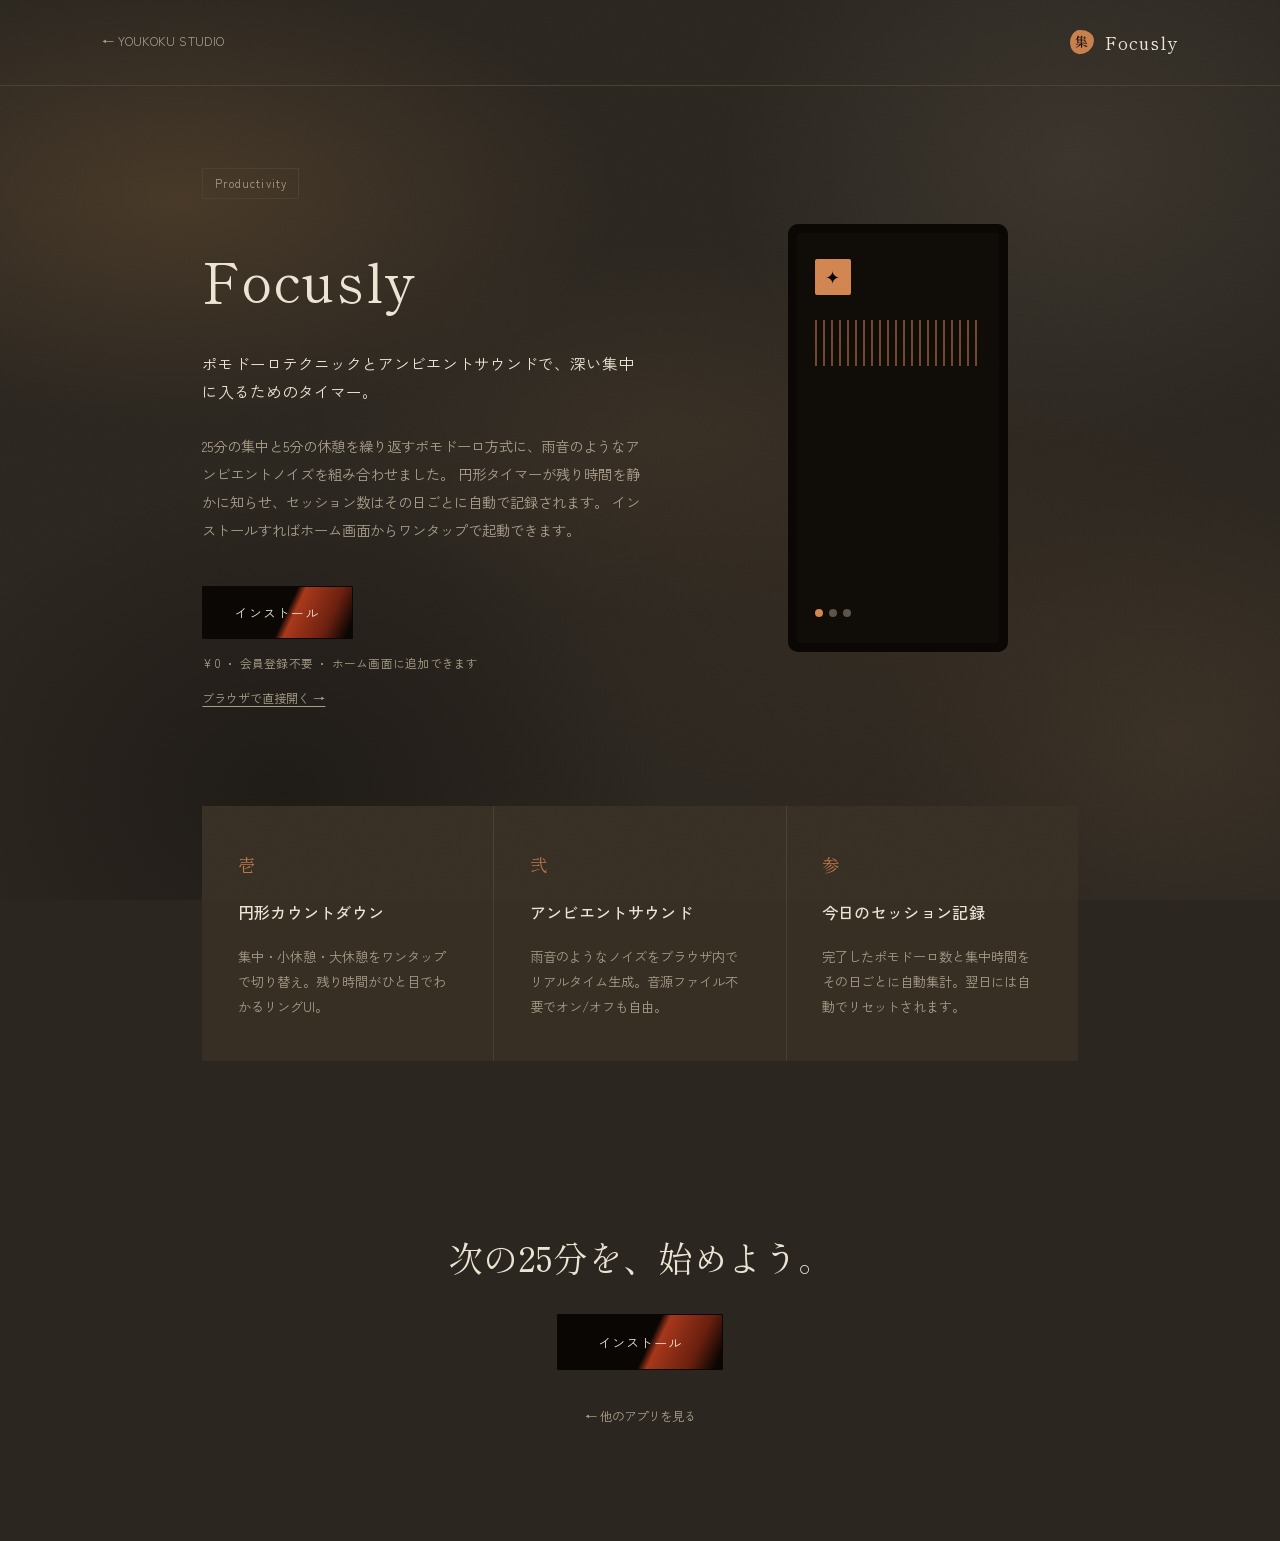
==== apps/focusly/index.html @ e2484b18 "Rework background as unglazed yakinuki clay skin instead of flat black Replaces the flat near-black " ====
<!DOCTYPE html>
<html lang="ja">
<head>
<meta charset="UTF-8">
<meta name="viewport" content="width=device-width, initial-scale=1.0">
<title>Focusly — 集中タイマー | YOUKOKU STUDIO</title>
<meta name="description" content="ポモドーロテクニックとアンビエントサウンドを組み合わせた集中タイマーアプリ。完全無料でホーム画面に追加できます。">
<link rel="icon" href="data:image/svg+xml,<svg xmlns=%22http://www.w3.org/2000/svg%22 viewBox=%220 0 100 100%22><text y=%22.9em%22 font-size=%2290%22>✦</text></svg>">
<link rel="manifest" href="manifest.json">
<meta name="theme-color" content="#2b2620">
<link rel="apple-touch-icon" href="icons/icon-192.png">
<link rel="preconnect" href="https://fonts.googleapis.com">
<link rel="preconnect" href="https://fonts.gstatic.com" crossorigin>
<link href="https://fonts.googleapis.com/css2?family=Zen+Kaku+Gothic+New:wght@400;500;700;900&family=Shippori+Mincho:wght@400;500;600;700;800&display=swap" rel="stylesheet">
<link rel="stylesheet" href="../shared/detail.css">
</head>
<body>

<header class="topbar">
  <a href="../../index.html" class="back">← YOUKOKU STUDIO</a>
  <div class="applogo"><span class="hanko">集</span>Focusly</div>
</header>

<main>
  <section class="hero">
    <div class="hero-text">
      <span class="work-tag">Productivity</span>
      <h1>Focusly</h1>
      <p class="tagline">ポモドーロテクニックとアンビエントサウンドで、深い集中に入るためのタイマー。</p>
      <p class="desc">
        25分の集中と5分の休憩を繰り返すポモドーロ方式に、雨音のようなアンビエントノイズを組み合わせました。
        円形タイマーが残り時間を静かに知らせ、セッション数はその日ごとに自動で記録されます。
        インストールすればホーム画面からワンタップで起動できます。
      </p>
      <div class="cta-row">
        <button type="button" class="btn btn-primary install-btn"><span class="btn-label">インストール</span></button>
        <span class="price-note">¥0 ・ 会員登録不要 ・ ホーム画面に追加できます</span>
        <a href="app/" class="open-link">ブラウザで直接開く →</a>
      </div>
    </div>
    <div class="hero-visual">
      <div class="mock-phone">
        <div class="mock-screen dark">
          <div class="mock-icon">✦</div>
          <div class="mock-wave"></div>
          <div class="mock-dots">
            <span></span><span></span><span></span>
          </div>
        </div>
      </div>
    </div>
  </section>

  <section class="features">
    <div class="feature">
      <span class="feature-num">壱</span>
      <h3>円形カウントダウン</h3>
      <p>集中・小休憩・大休憩をワンタップで切り替え。残り時間がひと目でわかるリングUI。</p>
    </div>
    <div class="feature">
      <span class="feature-num">弐</span>
      <h3>アンビエントサウンド</h3>
      <p>雨音のようなノイズをブラウザ内でリアルタイム生成。音源ファイル不要でオン/オフも自由。</p>
    </div>
    <div class="feature">
      <span class="feature-num">参</span>
      <h3>今日のセッション記録</h3>
      <p>完了したポモドーロ数と集中時間をその日ごとに自動集計。翌日には自動でリセットされます。</p>
    </div>
  </section>

  <section class="bottom-cta">
    <h2>次の25分を、始めよう。</h2>
    <button type="button" class="btn btn-primary btn-lg install-btn"><span class="btn-label">インストール</span></button>
    <a href="../../index.html#works" class="back-link">← 他のアプリを見る</a>
  </section>
</main>

<script src="../shared/install.js?v=3"></script>
</body>
</html>
---- apps/shared/detail.css ----
/* ============================================================
   YOUKOKU STUDIO — shared app detail page stylesheet (wabi-sabi)
   ============================================================ */

:root{
  --bg:#2b2620; --paper:#372f24; --kuro:#0a0603; --clay:#cdbb95;
  --ink:#ece4d3; --ink-soft:#a89c88; --line:#4a4030;
  --accent:#d1834f; --accent-soft:#2a1811;
  --flame:#c2401f; --flame-deep:#7a2410;
  --serif:'Shippori Mincho', serif;
  --sans:'Zen Kaku Gothic New','Hiragino Kaku Gothic ProN','Yu Gothic',sans-serif;
  --ease:cubic-bezier(.16,1,.3,1);
  --stone:
    radial-gradient(ellipse 55% 40% at 14% 22%, rgba(158,113,62,.24), transparent 62%),
    radial-gradient(ellipse 48% 55% at 84% 18%, rgba(206,192,162,.09), transparent 58%),
    radial-gradient(ellipse 60% 48% at 72% 68%, rgba(60,48,34,.4), transparent 62%),
    radial-gradient(ellipse 52% 62% at 22% 88%, rgba(12,9,6,.4), transparent 58%),
    radial-gradient(ellipse 42% 32% at 52% 48%, rgba(130,100,62,.14), transparent 65%),
    radial-gradient(ellipse 38% 45% at 92% 82%, rgba(90,72,50,.3), transparent 60%);
  --grain:url("data:image/svg+xml,%3Csvg xmlns='http://www.w3.org/2000/svg' width='180' height='180'%3E%3Cfilter id='n'%3E%3CfeTurbulence type='fractalNoise' baseFrequency='0.85' numOctaves='3' stitchTiles='stitch'/%3E%3CfeColorMatrix type='saturate' values='0'/%3E%3C/filter%3E%3Crect width='100%25' height='100%25' filter='url(%23n)'/%3E%3C/svg%3E");
}
*,*::before,*::after{ box-sizing:border-box; }
body{
  margin:0; background-color:var(--bg); background-image:var(--stone); background-attachment:fixed;
  color:var(--ink); font-family:var(--sans); line-height:1.9; -webkit-font-smoothing:antialiased; position:relative;
}
body::after{
  content:''; position:fixed; inset:0; z-index:9997; pointer-events:none;
  background-image:var(--grain); opacity:.1; mix-blend-mode:overlay;
}
a{ color:inherit; text-decoration:none; }
button{ font-family:inherit; cursor:pointer; }

.topbar{ display:flex; align-items:center; justify-content:space-between; padding:1.6rem 8vw; border-bottom:1px solid var(--line); }
.back{ font-size:.78rem; color:var(--ink-soft); letter-spacing:.03em; }
.back:hover{ color:var(--ink); }
.applogo{ font-family:var(--serif); font-weight:400; font-size:1.1rem; display:flex; align-items:center; gap:.7rem; letter-spacing:.05em; }
.applogo .dot{ width:7px; height:7px; border-radius:50%; background:var(--accent); }

/* ---------- hanko (seal stamp) mark ---------- */
.hanko{
  display:inline-flex; align-items:center; justify-content:center; flex-shrink:0;
  width:1.5rem; height:1.5rem;
  border-radius:42% 58% 61% 39% / 55% 42% 58% 45%;
  background:var(--accent); color:var(--kuro);
  font-family:var(--serif); font-weight:500; font-size:.82rem; line-height:1;
  transform:rotate(-3deg); opacity:.94;
}

main{ max-width:1080px; margin:0 auto; padding:0 8vw; }

/* ---------- hero ---------- */
.hero{
  display:grid; grid-template-columns:1.1fr .9fr; gap:6vw; align-items:center;
  padding:5rem 0 6rem; position:relative;
}
.work-tag{
  display:inline-block; font-size:.7rem; letter-spacing:.1em; color:var(--ink-soft);
  border:1px solid var(--line); padding:.35em 1em; margin-bottom:1.8rem;
}
.hero-text h1{ font-family:var(--serif); font-weight:400; font-size:clamp(2.2rem,5vw,3.4rem); margin:0 0 1.2rem; letter-spacing:.03em; }
.tagline{ font-size:.98rem; color:var(--ink); font-weight:400; margin:0 0 1.6rem; line-height:1.8; }
.desc{ color:var(--ink-soft); font-size:.9rem; max-width:34em; margin:0 0 2.6rem; line-height:1.95; }

.cta-row{ display:flex; flex-direction:column; align-items:flex-start; gap:.8rem; }
.price-note{ font-size:.74rem; color:var(--ink-soft); letter-spacing:.02em; }
.open-link{ font-size:.76rem; color:var(--ink-soft); text-decoration:underline; text-underline-offset:.25em; }
.open-link:hover{ color:var(--ink); }

.btn{
  position:relative; overflow:hidden; display:inline-flex; align-items:center; justify-content:center;
  border:1px solid var(--ink);
  padding:1rem 2rem; font-size:.8rem; letter-spacing:.08em; font-weight:400;
  border-radius:1px; background:transparent; color:var(--ink);
  transition:background .4s var(--ease), color .4s var(--ease), border-color .4s var(--ease);
}
.btn-primary{ background:var(--kuro); color:var(--ink); border-color:var(--kuro); }
.btn-primary::before{
  content:''; position:absolute; inset:0; z-index:0;
  background:linear-gradient(115deg,transparent 55%,var(--flame) 60%,var(--flame-deep) 82%,transparent 96%);
  opacity:.85; transition:opacity .4s var(--ease);
}
.btn-primary span, .btn-primary{ position:relative; }
.btn-primary > *{ position:relative; z-index:1; }
.btn-primary:hover::before{ opacity:1; }
.btn-primary:hover{ border-color:var(--flame); }
.btn-primary:disabled{ opacity:.4; cursor:default; }
.btn-primary:disabled:hover{ border-color:var(--kuro); }
.btn-lg{ padding:1.1rem 2.5rem; font-size:.82rem; }

/* ---------- iOS install sheet ---------- */
#iosInstallSheet{ position:fixed; inset:0; z-index:1000; display:flex; align-items:flex-end; justify-content:center; }
.ios-sheet-backdrop{ position:absolute; inset:0; background:rgba(5,3,1,.6); }
.ios-sheet{
  position:relative; width:100%; max-width:420px; background:var(--paper); border:1px solid var(--line); border-bottom:none;
  padding:2.2rem 2rem 2.4rem; box-shadow:0 -4px 30px rgba(60,54,48,.15); animation:sheetUp .4s cubic-bezier(.16,1,.3,1);
}
@keyframes sheetUp{ from{ transform:translateY(100%); } to{ transform:translateY(0); } }
.ios-sheet-title{ font-family:var(--serif); font-weight:400; font-size:1.2rem; margin:0 0 1.4rem; }
.ios-sheet ol{ margin:0 0 1.8rem; padding-left:1.2rem; display:flex; flex-direction:column; gap:.8rem; font-size:.86rem; color:var(--ink-soft); }
.ios-sheet ol strong{ color:var(--ink); font-weight:500; }
.ios-sheet-note{ font-size:.76rem; color:var(--ink-soft); margin:0 0 1.8rem; }
.ios-sheet-close{
  width:100%; border:1px solid var(--line); background:transparent; padding:.9rem;
  font-size:.82rem; color:var(--ink);
}
.ios-sheet-close:hover{ border-color:var(--ink); }
@media (min-width:480px){
  #iosInstallSheet{ align-items:center; }
  .ios-sheet{ border-bottom:1px solid var(--line); }
}

.hero-visual{ display:flex; justify-content:center; }

/* ---------- phone mock (shared with homepage) ---------- */
.mock-phone{
  width:min(220px,58vw); aspect-ratio:9/17.5; background:var(--kuro); border-radius:10px; padding:9px;
}
.mock-screen{
  height:100%; border-radius:3px; background:var(--paper);
  padding:1.6rem 1.1rem; display:flex; flex-direction:column; gap:.6rem;
}
.mock-screen.dark{ background:#0f0b07; }
.mock-icon{
  width:36px; height:36px; border-radius:2px; background:var(--accent); color:var(--kuro);
  display:flex; align-items:center; justify-content:center; font-size:1.1rem; margin-bottom:.4rem;
}
.mock-bar{ height:6px; background:var(--line); width:80%; }
.mock-bar.short{ width:45%; }
.mock-screen.dark .mock-bar{ background:#463f36; }
.mock-card{ height:36px; background:var(--bg); margin-top:.3rem; }
.mock-wave{
  margin-top:.6rem; height:46px;
  background:repeating-linear-gradient(90deg,var(--accent) 0 2px,transparent 2px 8px);
  opacity:.5;
}
.mock-dots{ display:flex; gap:.4rem; margin-top:auto; }
.mock-dots span{ width:8px; height:8px; border-radius:50%; background:#5a5248; }
.mock-dots span:first-child{ background:var(--accent); }
.mock-grid{ display:grid; grid-template-columns:1fr 1fr; gap:.55rem; margin-top:.5rem; }
.mock-grid span{ height:30px; background:var(--bg); }
.mock-ring{
  width:72px; height:72px; border-radius:50%; margin:1.2rem auto 0;
  border:5px solid #463f36; border-top-color:var(--accent); opacity:.85;
}

@media (max-width:820px){
  .hero{ grid-template-columns:1fr; padding-top:3rem; }
  .hero-visual{ order:-1; margin-bottom:1rem; }
}

/* ---------- features ---------- */
.features{
  display:grid; grid-template-columns:repeat(3,1fr); gap:1px; background:var(--line);
  margin-bottom:6rem;
}
.feature{ background:var(--paper); padding:2.6rem 2.2rem; display:flex; flex-direction:column; gap:1rem; }
.feature-num{ font-family:var(--serif); font-weight:400; color:var(--accent); font-size:1.1rem; opacity:.85; }
.feature h3{ margin:0; font-size:1rem; font-weight:500; letter-spacing:.02em; }
.feature p{ margin:0; font-size:.83rem; color:var(--ink-soft); }
@media (max-width:820px){ .features{ grid-template-columns:1fr; } }

/* ---------- bottom cta ---------- */
.bottom-cta{
  text-align:center; padding:4.5rem 0 7rem; display:flex; flex-direction:column; align-items:center; gap:1.8rem;
  position:relative;
}
.bottom-cta h2{ font-family:var(--serif); font-weight:300; font-size:clamp(1.5rem,3.4vw,2.2rem); margin:0; line-height:1.6; }
.back-link{ font-size:.78rem; color:var(--ink-soft); margin-top:.4rem; }
.back-link:hover{ color:var(--ink); }
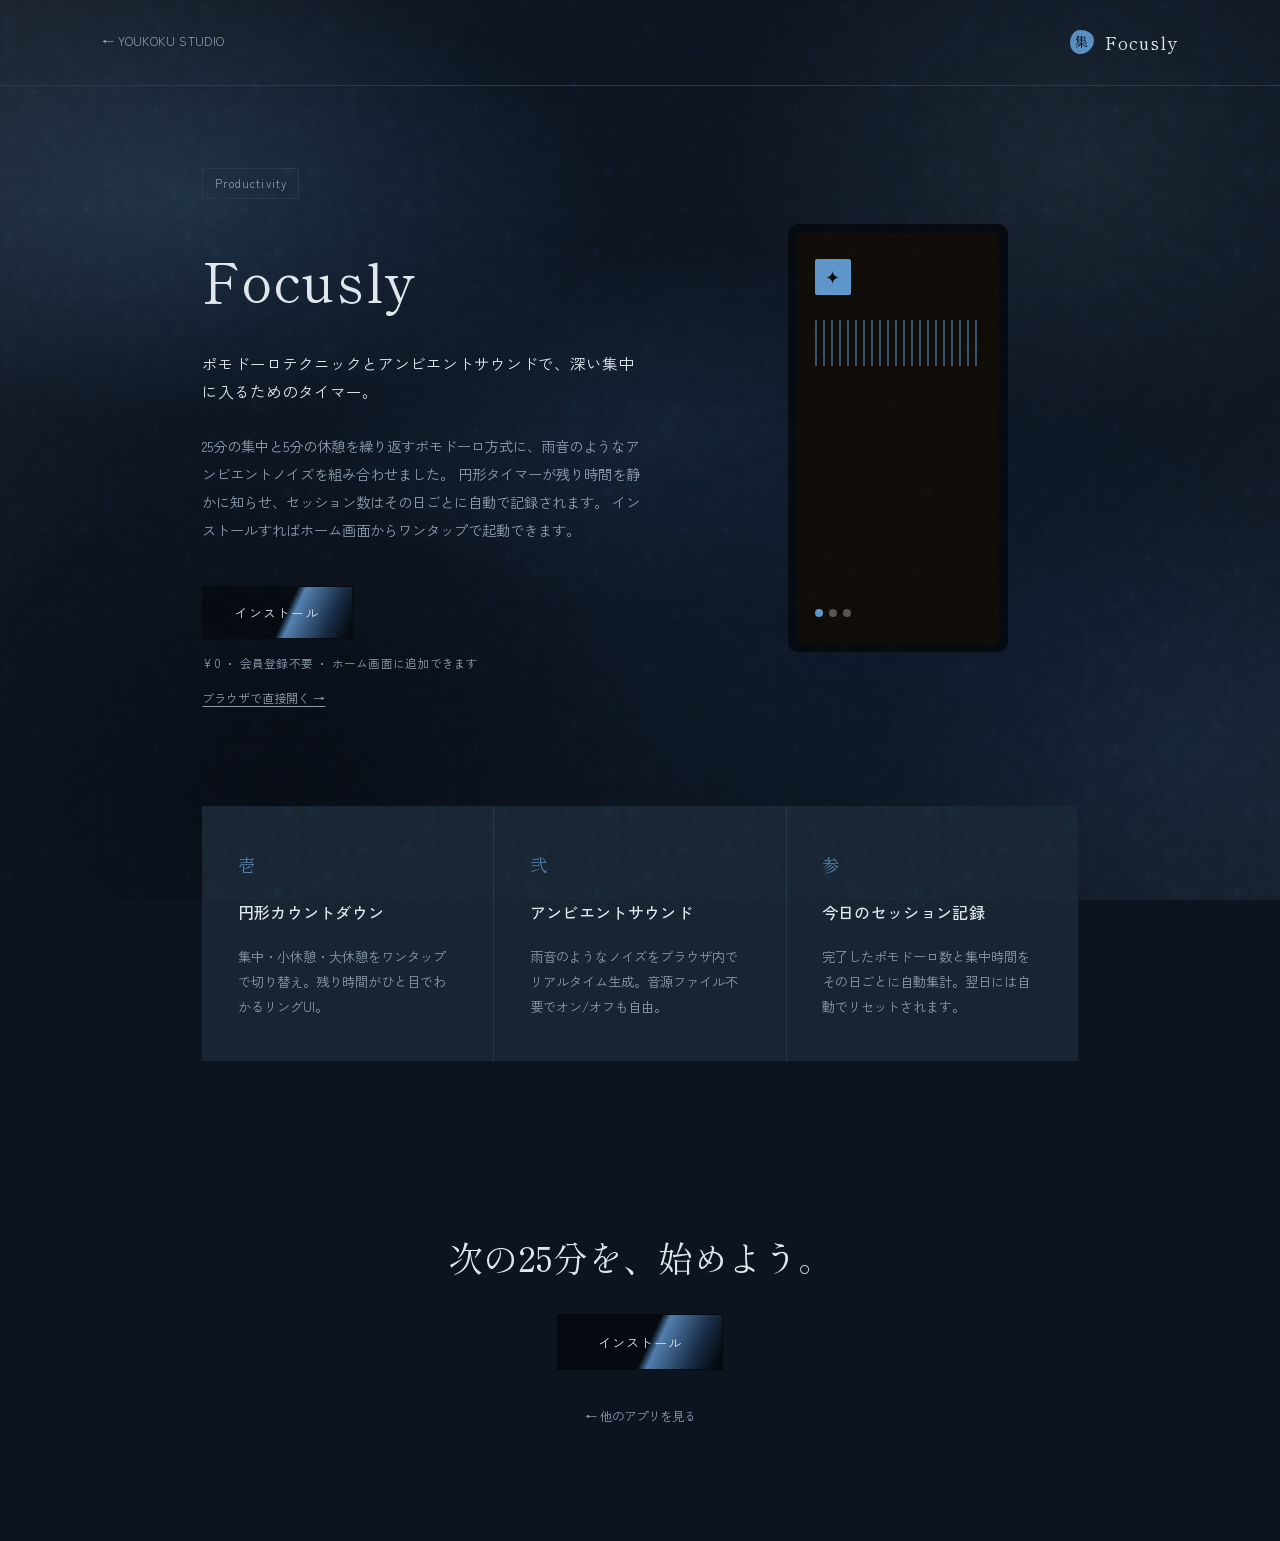
==== commit 96bb705c: "Remove the raku vessel graphic; shift palette to blue, glaze-crackle bg Drops the faceted hero/conta" ====
--- a/apps/focusly/index.html
+++ b/apps/focusly/index.html
@@ -7,7 +7,7 @@
 <meta name="description" content="ポモドーロテクニックとアンビエントサウンドを組み合わせた集中タイマーアプリ。完全無料でホーム画面に追加できます。">
 <link rel="icon" href="data:image/svg+xml,<svg xmlns=%22http://www.w3.org/2000/svg%22 viewBox=%220 0 100 100%22><text y=%22.9em%22 font-size=%2290%22>✦</text></svg>">
 <link rel="manifest" href="manifest.json">
-<meta name="theme-color" content="#2b2620">
+<meta name="theme-color" content="#0c1420">
 <link rel="apple-touch-icon" href="icons/icon-192.png">
 <link rel="preconnect" href="https://fonts.googleapis.com">
 <link rel="preconnect" href="https://fonts.gstatic.com" crossorigin>
--- a/apps/shared/detail.css
+++ b/apps/shared/detail.css
@@ -3,30 +3,36 @@
    ============================================================ */
 
 :root{
-  --bg:#2b2620; --paper:#372f24; --kuro:#0a0603; --clay:#cdbb95;
-  --ink:#ece4d3; --ink-soft:#a89c88; --line:#4a4030;
-  --accent:#d1834f; --accent-soft:#2a1811;
-  --flame:#c2401f; --flame-deep:#7a2410;
+  --bg:#0c1420; --paper:#182432; --kuro:#050a10; --clay:#c7d0d6;
+  --ink:#dfe6ec; --ink-soft:#8b9aab; --line:#28374a;
+  --accent:#5c94c9; --accent-soft:#152230;
+  --flame:#5f93c9; --flame-deep:#1c3350;
   --serif:'Shippori Mincho', serif;
   --sans:'Zen Kaku Gothic New','Hiragino Kaku Gothic ProN','Yu Gothic',sans-serif;
   --ease:cubic-bezier(.16,1,.3,1);
   --stone:
-    radial-gradient(ellipse 55% 40% at 14% 22%, rgba(158,113,62,.24), transparent 62%),
-    radial-gradient(ellipse 48% 55% at 84% 18%, rgba(206,192,162,.09), transparent 58%),
-    radial-gradient(ellipse 60% 48% at 72% 68%, rgba(60,48,34,.4), transparent 62%),
-    radial-gradient(ellipse 52% 62% at 22% 88%, rgba(12,9,6,.4), transparent 58%),
-    radial-gradient(ellipse 42% 32% at 52% 48%, rgba(130,100,62,.14), transparent 65%),
-    radial-gradient(ellipse 38% 45% at 92% 82%, rgba(90,72,50,.3), transparent 60%);
+    linear-gradient(128deg, rgba(255,255,255,.06) 0%, transparent 26%, transparent 72%, rgba(255,255,255,.04) 100%),
+    radial-gradient(ellipse 55% 40% at 14% 22%, rgba(70,115,160,.26), transparent 62%),
+    radial-gradient(ellipse 48% 55% at 84% 18%, rgba(150,180,205,.1), transparent 58%),
+    radial-gradient(ellipse 60% 48% at 72% 68%, rgba(15,30,50,.5), transparent 62%),
+    radial-gradient(ellipse 52% 62% at 22% 88%, rgba(2,5,9,.5), transparent 58%),
+    radial-gradient(ellipse 42% 32% at 52% 48%, rgba(60,100,145,.16), transparent 65%),
+    radial-gradient(ellipse 38% 45% at 92% 82%, rgba(25,50,80,.35), transparent 60%);
   --grain:url("data:image/svg+xml,%3Csvg xmlns='http://www.w3.org/2000/svg' width='180' height='180'%3E%3Cfilter id='n'%3E%3CfeTurbulence type='fractalNoise' baseFrequency='0.85' numOctaves='3' stitchTiles='stitch'/%3E%3CfeColorMatrix type='saturate' values='0'/%3E%3C/filter%3E%3Crect width='100%25' height='100%25' filter='url(%23n)'/%3E%3C/svg%3E");
+  --crackle:url("data:image/svg+xml,%3Csvg xmlns='http://www.w3.org/2000/svg' width='320' height='320'%3E%3Cfilter id='k'%3E%3CfeTurbulence type='turbulence' baseFrequency='0.05' numOctaves='3' seed='11' stitchTiles='stitch' result='t'/%3E%3CfeColorMatrix in='t' type='matrix' values='0 0 0 0 0.45  0 0 0 0 0.62  0 0 0 0 0.78  0 0 0 1 0' result='c'/%3E%3CfeComponentTransfer in='c'%3E%3CfeFuncA type='discrete' tableValues='0 0 0 .12 .12 .12 .45 .45 .85'/%3E%3C/feComponentTransfer%3E%3C/filter%3E%3Crect width='100%25' height='100%25' filter='url(%23k)'/%3E%3C/svg%3E");
 }
 *,*::before,*::after{ box-sizing:border-box; }
 body{
   margin:0; background-color:var(--bg); background-image:var(--stone); background-attachment:fixed;
   color:var(--ink); font-family:var(--sans); line-height:1.9; -webkit-font-smoothing:antialiased; position:relative;
 }
+body::before{
+  content:''; position:fixed; inset:0; z-index:9996; pointer-events:none;
+  background-image:var(--crackle); opacity:.4; mix-blend-mode:soft-light;
+}
 body::after{
   content:''; position:fixed; inset:0; z-index:9997; pointer-events:none;
-  background-image:var(--grain); opacity:.1; mix-blend-mode:overlay;
+  background-image:var(--grain); opacity:.09; mix-blend-mode:overlay;
 }
 a{ color:inherit; text-decoration:none; }
 button{ font-family:inherit; cursor:pointer; }
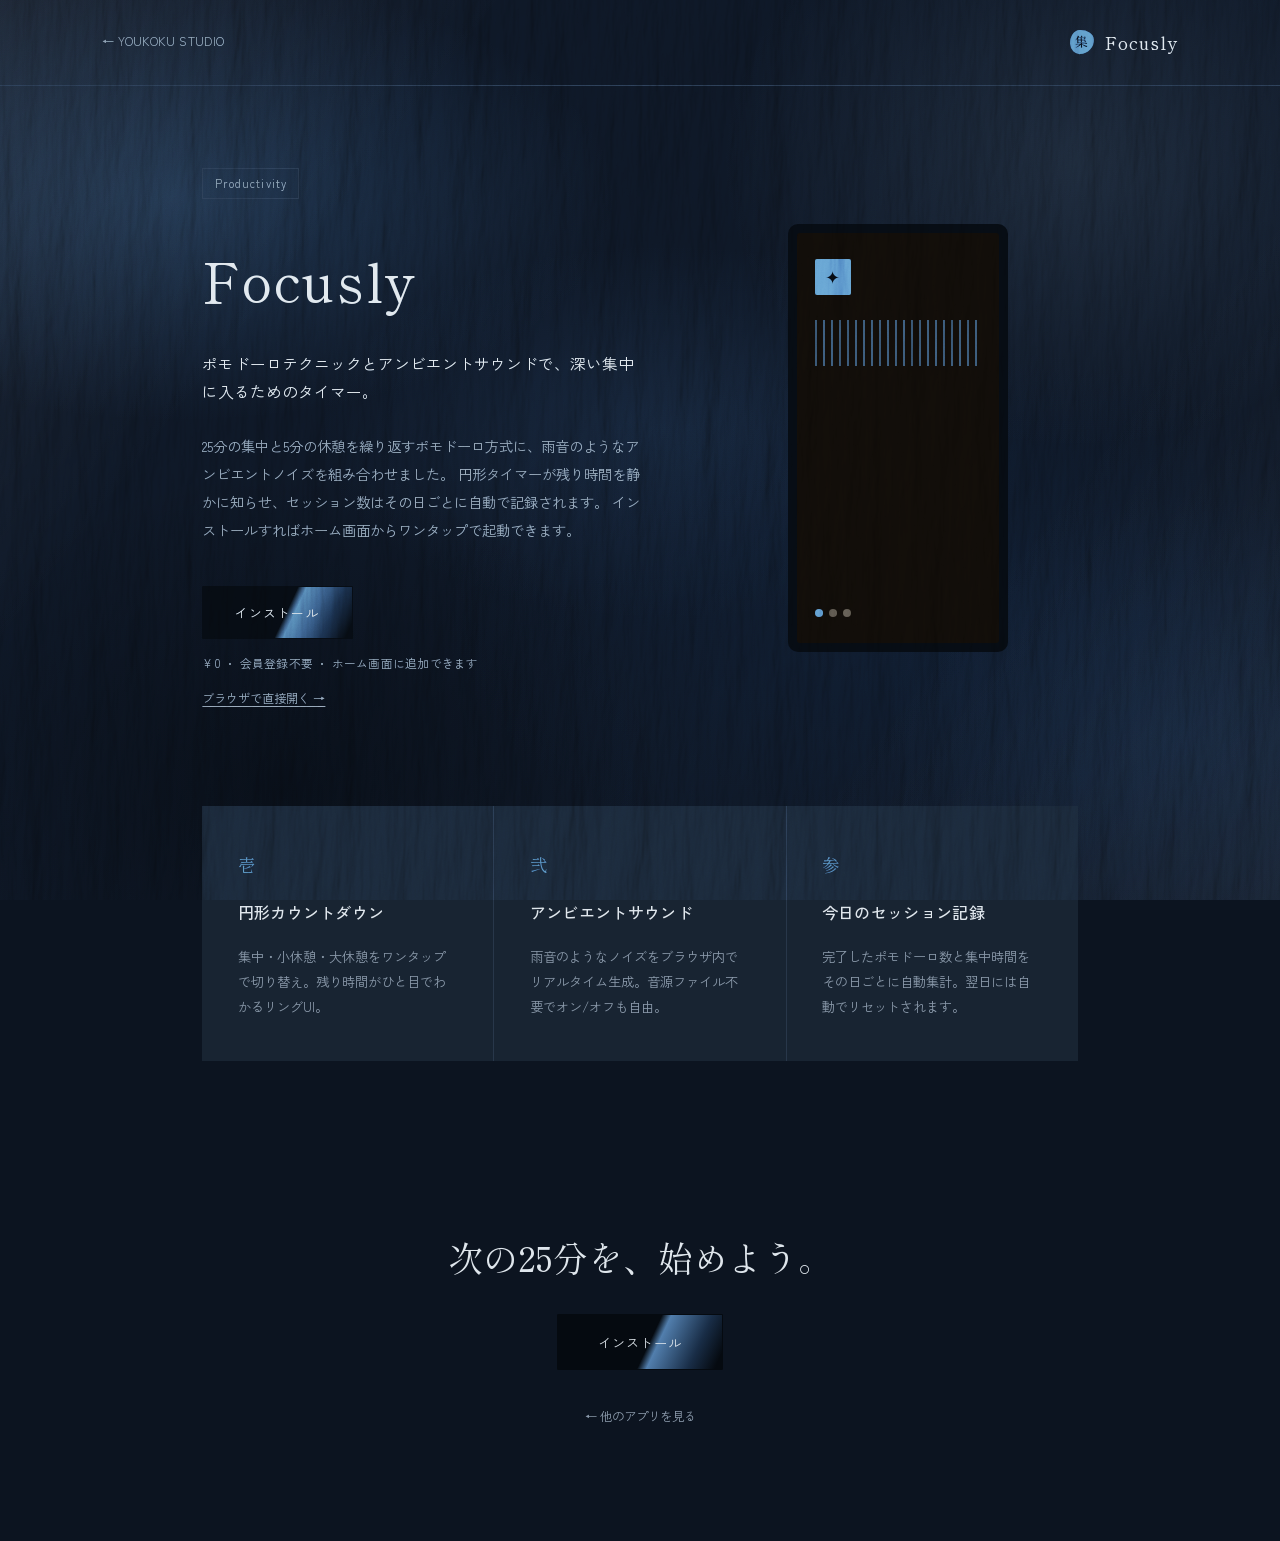
==== commit c5610da1: "Give the background actual relief instead of flat mottled color Replaces the flat turbulence "crackl" ====
--- a/apps/focusly/index.html
+++ b/apps/focusly/index.html
@@ -12,7 +12,7 @@
 <link rel="preconnect" href="https://fonts.googleapis.com">
 <link rel="preconnect" href="https://fonts.gstatic.com" crossorigin>
 <link href="https://fonts.googleapis.com/css2?family=Zen+Kaku+Gothic+New:wght@400;500;700;900&family=Shippori+Mincho:wght@400;500;600;700;800&display=swap" rel="stylesheet">
-<link rel="stylesheet" href="../shared/detail.css">
+<link rel="stylesheet" href="../shared/detail.css?v=3">
 </head>
 <body>
 
--- a/apps/shared/detail.css
+++ b/apps/shared/detail.css
@@ -19,7 +19,7 @@
     radial-gradient(ellipse 42% 32% at 52% 48%, rgba(60,100,145,.16), transparent 65%),
     radial-gradient(ellipse 38% 45% at 92% 82%, rgba(25,50,80,.35), transparent 60%);
   --grain:url("data:image/svg+xml,%3Csvg xmlns='http://www.w3.org/2000/svg' width='180' height='180'%3E%3Cfilter id='n'%3E%3CfeTurbulence type='fractalNoise' baseFrequency='0.85' numOctaves='3' stitchTiles='stitch'/%3E%3CfeColorMatrix type='saturate' values='0'/%3E%3C/filter%3E%3Crect width='100%25' height='100%25' filter='url(%23n)'/%3E%3C/svg%3E");
-  --crackle:url("data:image/svg+xml,%3Csvg xmlns='http://www.w3.org/2000/svg' width='320' height='320'%3E%3Cfilter id='k'%3E%3CfeTurbulence type='turbulence' baseFrequency='0.05' numOctaves='3' seed='11' stitchTiles='stitch' result='t'/%3E%3CfeColorMatrix in='t' type='matrix' values='0 0 0 0 0.45  0 0 0 0 0.62  0 0 0 0 0.78  0 0 0 1 0' result='c'/%3E%3CfeComponentTransfer in='c'%3E%3CfeFuncA type='discrete' tableValues='0 0 0 .12 .12 .12 .45 .45 .85'/%3E%3C/feComponentTransfer%3E%3C/filter%3E%3Crect width='100%25' height='100%25' filter='url(%23k)'/%3E%3C/svg%3E");
+  --relief:url("data:image/svg+xml,%3Csvg xmlns='http://www.w3.org/2000/svg' width='900' height='900'%3E%3Cfilter id='r'%3E%3CfeTurbulence type='fractalNoise' baseFrequency='0.03 0.005' numOctaves='5' seed='7' stitchTiles='stitch' result='n'/%3E%3CfeDiffuseLighting in='n' surfaceScale='7' diffuseConstant='1.5' lighting-color='%23bcccdb' result='l'%3E%3CfeDistantLight azimuth='235' elevation='34'/%3E%3C/feDiffuseLighting%3E%3C/filter%3E%3Crect width='100%25' height='100%25' filter='url(%23r)'/%3E%3C/svg%3E");
 }
 *,*::before,*::after{ box-sizing:border-box; }
 body{
@@ -28,7 +28,8 @@
 }
 body::before{
   content:''; position:fixed; inset:0; z-index:9996; pointer-events:none;
-  background-image:var(--crackle); opacity:.4; mix-blend-mode:soft-light;
+  background-image:var(--relief);
+  opacity:.3; mix-blend-mode:overlay;
 }
 body::after{
   content:''; position:fixed; inset:0; z-index:9997; pointer-events:none;
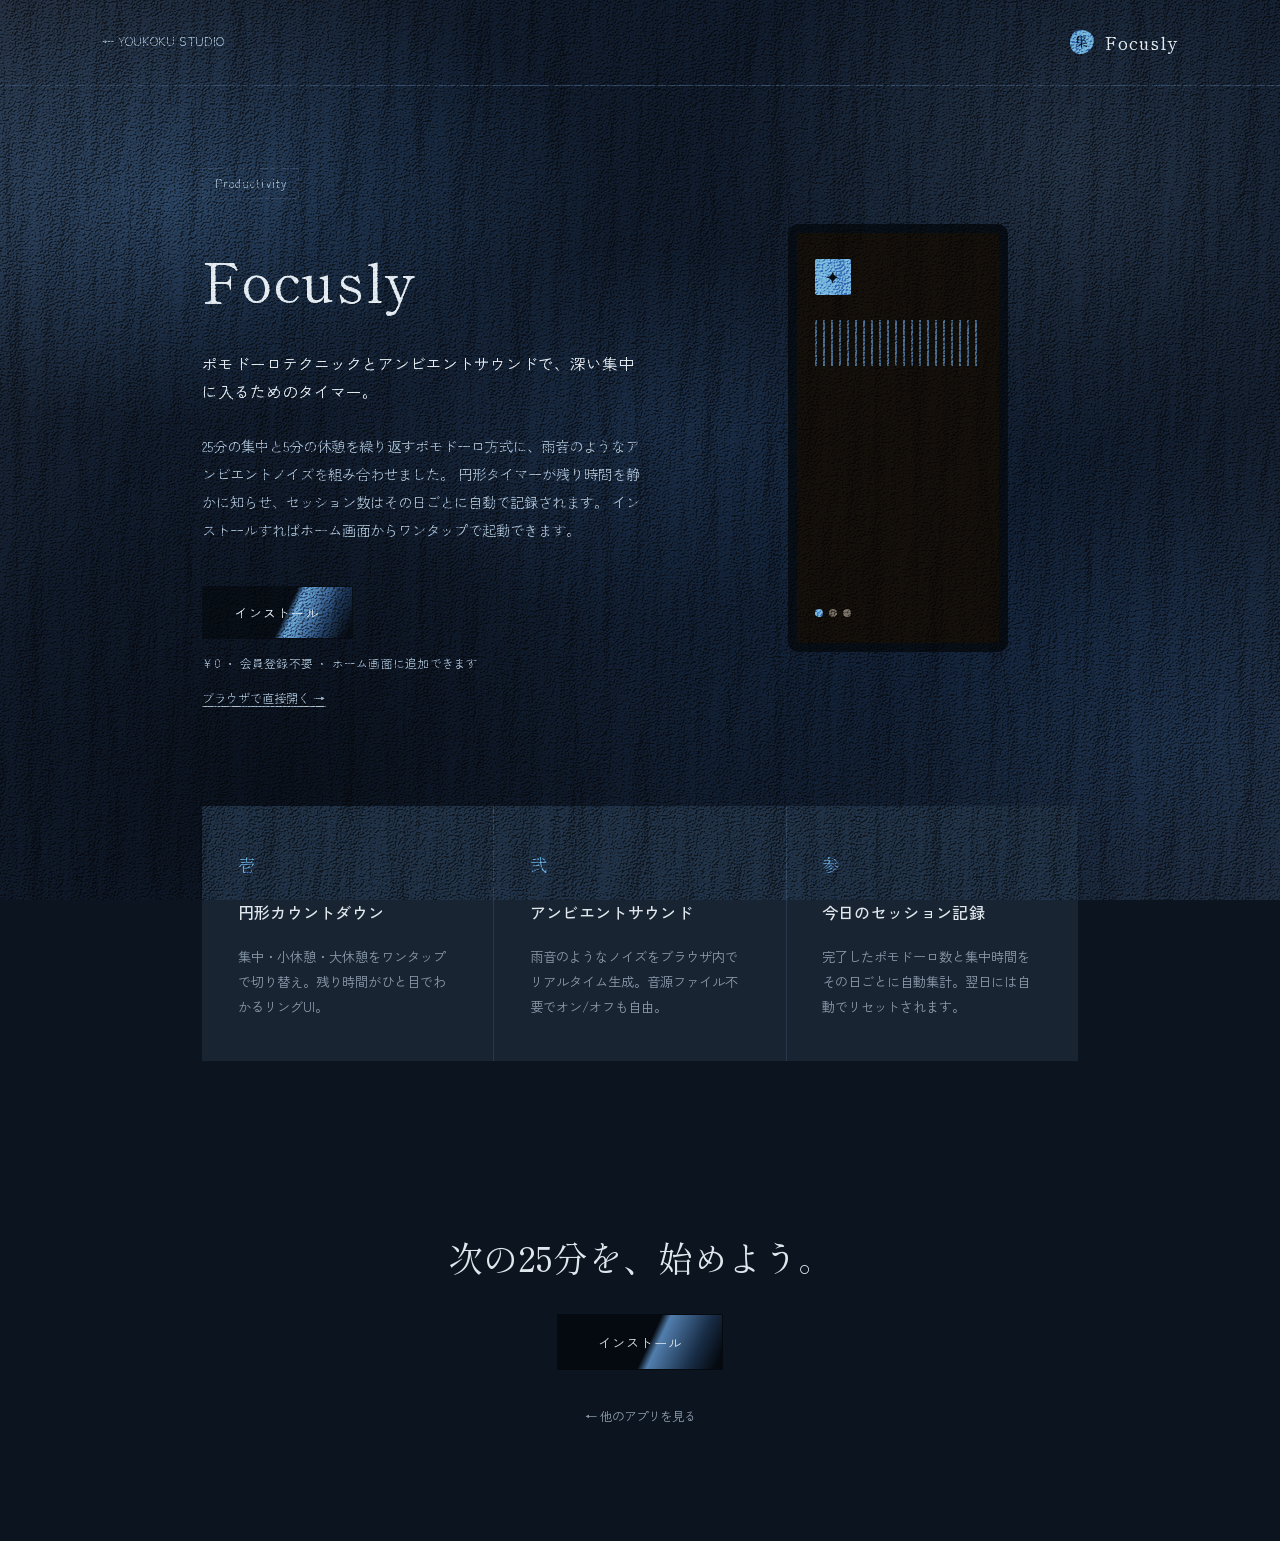
==== commit 7772db2b: "Strengthen the clay-skin grain in the background texture Composites a fine, high-frequency turbulenc" ====
--- a/apps/focusly/index.html
+++ b/apps/focusly/index.html
@@ -12,7 +12,7 @@
 <link rel="preconnect" href="https://fonts.googleapis.com">
 <link rel="preconnect" href="https://fonts.gstatic.com" crossorigin>
 <link href="https://fonts.googleapis.com/css2?family=Zen+Kaku+Gothic+New:wght@400;500;700;900&family=Shippori+Mincho:wght@400;500;600;700;800&display=swap" rel="stylesheet">
-<link rel="stylesheet" href="../shared/detail.css?v=3">
+<link rel="stylesheet" href="../shared/detail.css?v=4">
 </head>
 <body>
 
--- a/apps/shared/detail.css
+++ b/apps/shared/detail.css
@@ -19,7 +19,7 @@
     radial-gradient(ellipse 42% 32% at 52% 48%, rgba(60,100,145,.16), transparent 65%),
     radial-gradient(ellipse 38% 45% at 92% 82%, rgba(25,50,80,.35), transparent 60%);
   --grain:url("data:image/svg+xml,%3Csvg xmlns='http://www.w3.org/2000/svg' width='180' height='180'%3E%3Cfilter id='n'%3E%3CfeTurbulence type='fractalNoise' baseFrequency='0.85' numOctaves='3' stitchTiles='stitch'/%3E%3CfeColorMatrix type='saturate' values='0'/%3E%3C/filter%3E%3Crect width='100%25' height='100%25' filter='url(%23n)'/%3E%3C/svg%3E");
-  --relief:url("data:image/svg+xml,%3Csvg xmlns='http://www.w3.org/2000/svg' width='900' height='900'%3E%3Cfilter id='r'%3E%3CfeTurbulence type='fractalNoise' baseFrequency='0.03 0.005' numOctaves='5' seed='7' stitchTiles='stitch' result='n'/%3E%3CfeDiffuseLighting in='n' surfaceScale='7' diffuseConstant='1.5' lighting-color='%23bcccdb' result='l'%3E%3CfeDistantLight azimuth='235' elevation='34'/%3E%3C/feDiffuseLighting%3E%3C/filter%3E%3Crect width='100%25' height='100%25' filter='url(%23r)'/%3E%3C/svg%3E");
+  --relief:url("data:image/svg+xml,%3Csvg xmlns='http://www.w3.org/2000/svg' width='900' height='900'%3E%3Cfilter id='r'%3E%3CfeTurbulence type='fractalNoise' baseFrequency='0.03 0.005' numOctaves='5' seed='7' stitchTiles='stitch' result='ridge'/%3E%3CfeTurbulence type='fractalNoise' baseFrequency='0.85' numOctaves='2' seed='3' stitchTiles='stitch' result='sand'/%3E%3CfeComposite in='ridge' in2='sand' operator='arithmetic' k1='0' k2='.68' k3='.5' k4='0' result='mix'/%3E%3CfeDiffuseLighting in='mix' surfaceScale='11' diffuseConstant='1.7' lighting-color='%23c4d3e0' result='l'%3E%3CfeDistantLight azimuth='235' elevation='30'/%3E%3C/feDiffuseLighting%3E%3C/filter%3E%3Crect width='100%25' height='100%25' filter='url(%23r)'/%3E%3C/svg%3E");
 }
 *,*::before,*::after{ box-sizing:border-box; }
 body{
@@ -29,11 +29,11 @@
 body::before{
   content:''; position:fixed; inset:0; z-index:9996; pointer-events:none;
   background-image:var(--relief);
-  opacity:.3; mix-blend-mode:overlay;
+  opacity:.42; mix-blend-mode:overlay;
 }
 body::after{
   content:''; position:fixed; inset:0; z-index:9997; pointer-events:none;
-  background-image:var(--grain); opacity:.09; mix-blend-mode:overlay;
+  background-image:var(--grain); opacity:.16; mix-blend-mode:overlay;
 }
 a{ color:inherit; text-decoration:none; }
 button{ font-family:inherit; cursor:pointer; }
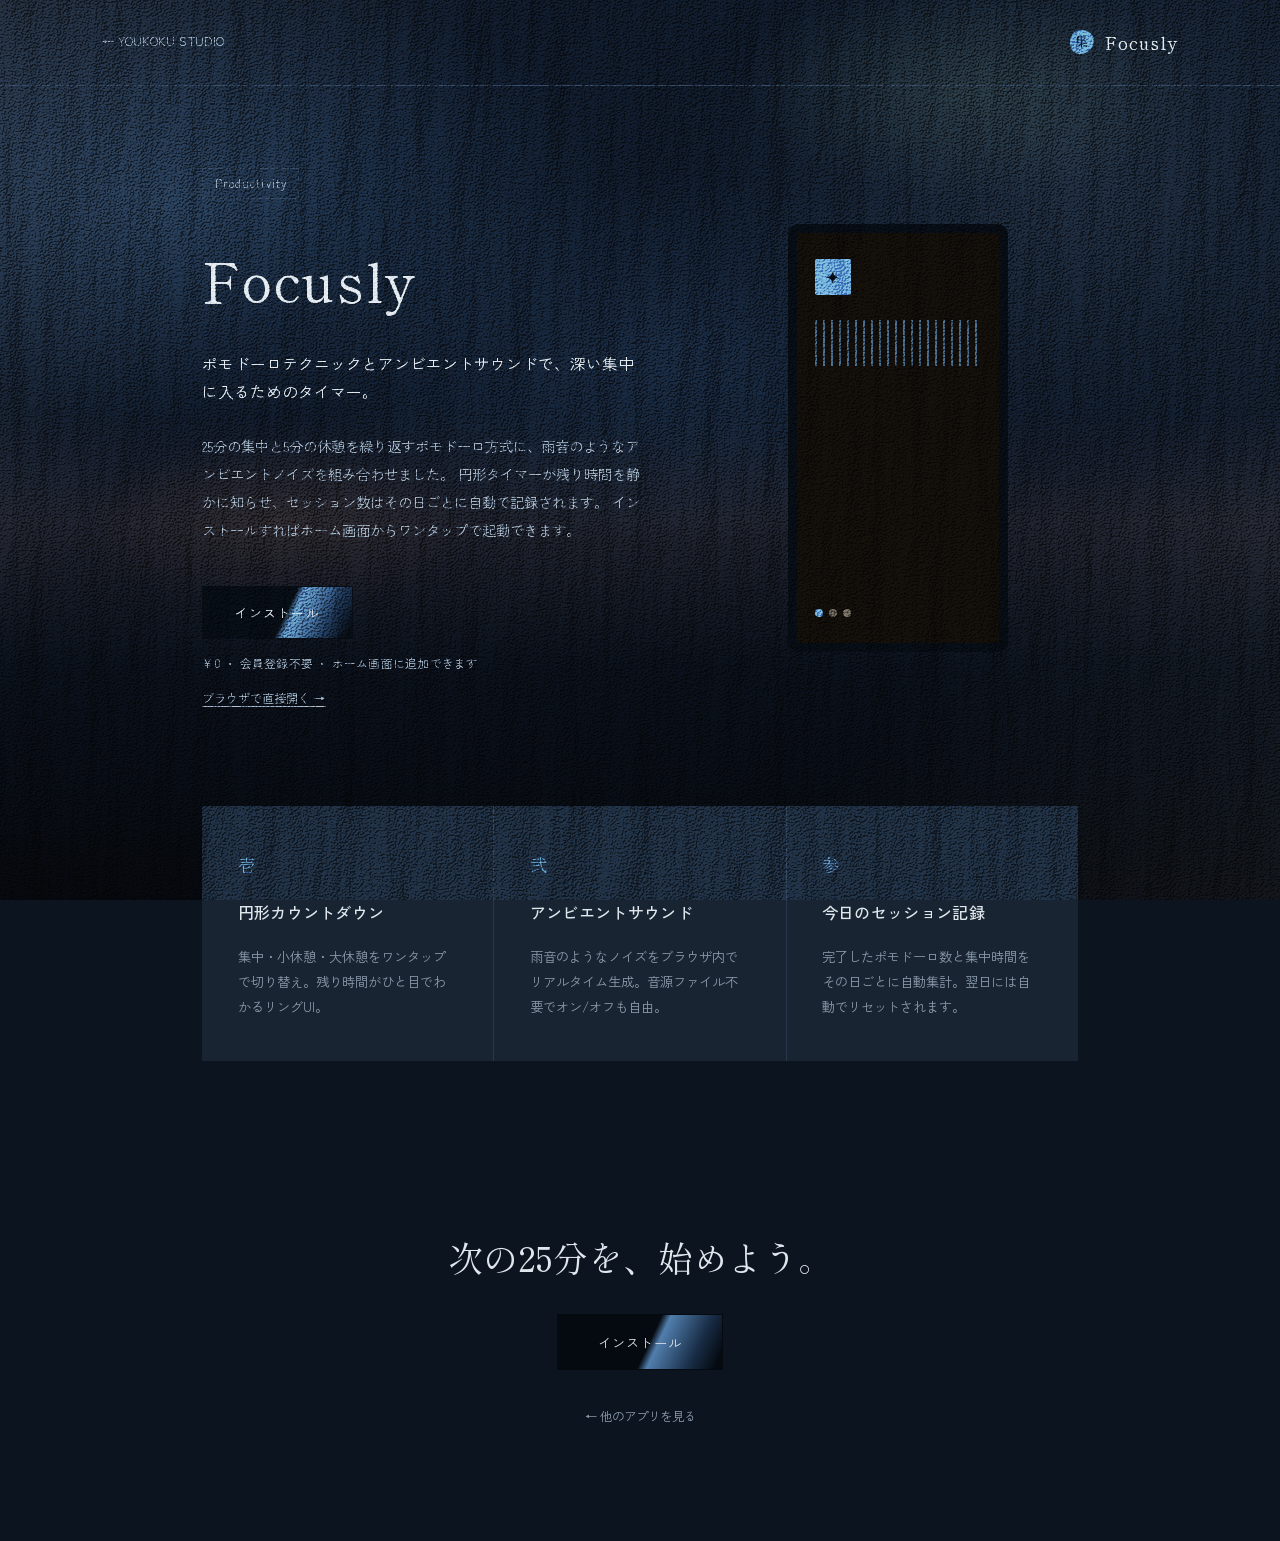
==== commit b6979543: "Bring natural ash-glaze/kiln-transformation into the texture; snappier install fallback Background: " ====
--- a/apps/focusly/index.html
+++ b/apps/focusly/index.html
@@ -12,7 +12,7 @@
 <link rel="preconnect" href="https://fonts.googleapis.com">
 <link rel="preconnect" href="https://fonts.gstatic.com" crossorigin>
 <link href="https://fonts.googleapis.com/css2?family=Zen+Kaku+Gothic+New:wght@400;500;700;900&family=Shippori+Mincho:wght@400;500;600;700;800&display=swap" rel="stylesheet">
-<link rel="stylesheet" href="../shared/detail.css?v=4">
+<link rel="stylesheet" href="../shared/detail.css?v=5">
 </head>
 <body>
 
@@ -76,6 +76,6 @@
   </section>
 </main>
 
-<script src="../shared/install.js?v=3"></script>
+<script src="../shared/install.js?v=4"></script>
 </body>
 </html>
--- a/apps/shared/detail.css
+++ b/apps/shared/detail.css
@@ -12,14 +12,14 @@
   --ease:cubic-bezier(.16,1,.3,1);
   --stone:
     linear-gradient(128deg, rgba(255,255,255,.06) 0%, transparent 26%, transparent 72%, rgba(255,255,255,.04) 100%),
-    radial-gradient(ellipse 55% 40% at 14% 22%, rgba(70,115,160,.26), transparent 62%),
-    radial-gradient(ellipse 48% 55% at 84% 18%, rgba(150,180,205,.1), transparent 58%),
-    radial-gradient(ellipse 60% 48% at 72% 68%, rgba(15,30,50,.5), transparent 62%),
-    radial-gradient(ellipse 52% 62% at 22% 88%, rgba(2,5,9,.5), transparent 58%),
-    radial-gradient(ellipse 42% 32% at 52% 48%, rgba(60,100,145,.16), transparent 65%),
-    radial-gradient(ellipse 38% 45% at 92% 82%, rgba(25,50,80,.35), transparent 60%);
+    radial-gradient(ellipse 30% 20% at 76% 10%, rgba(110,145,110,.12), transparent 60%),
+    radial-gradient(ellipse 26% 16% at 22% 58%, rgba(150,92,58,.1), transparent 60%),
+    radial-gradient(ellipse 55% 40% at 14% 22%, rgba(70,115,160,.24), transparent 62%),
+    radial-gradient(ellipse 48% 55% at 84% 18%, rgba(150,180,205,.09), transparent 58%),
+    radial-gradient(ellipse 42% 32% at 52% 40%, rgba(60,100,145,.14), transparent 65%),
+    linear-gradient(to bottom, transparent 0%, transparent 46%, rgba(120,70,45,.1) 58%, rgba(4,6,10,.55) 74%, rgba(2,3,5,.82) 100%);
   --grain:url("data:image/svg+xml,%3Csvg xmlns='http://www.w3.org/2000/svg' width='180' height='180'%3E%3Cfilter id='n'%3E%3CfeTurbulence type='fractalNoise' baseFrequency='0.85' numOctaves='3' stitchTiles='stitch'/%3E%3CfeColorMatrix type='saturate' values='0'/%3E%3C/filter%3E%3Crect width='100%25' height='100%25' filter='url(%23n)'/%3E%3C/svg%3E");
-  --relief:url("data:image/svg+xml,%3Csvg xmlns='http://www.w3.org/2000/svg' width='900' height='900'%3E%3Cfilter id='r'%3E%3CfeTurbulence type='fractalNoise' baseFrequency='0.03 0.005' numOctaves='5' seed='7' stitchTiles='stitch' result='ridge'/%3E%3CfeTurbulence type='fractalNoise' baseFrequency='0.85' numOctaves='2' seed='3' stitchTiles='stitch' result='sand'/%3E%3CfeComposite in='ridge' in2='sand' operator='arithmetic' k1='0' k2='.68' k3='.5' k4='0' result='mix'/%3E%3CfeDiffuseLighting in='mix' surfaceScale='11' diffuseConstant='1.7' lighting-color='%23c4d3e0' result='l'%3E%3CfeDistantLight azimuth='235' elevation='30'/%3E%3C/feDiffuseLighting%3E%3C/filter%3E%3Crect width='100%25' height='100%25' filter='url(%23r)'/%3E%3C/svg%3E");
+  --relief:url("data:image/svg+xml,%3Csvg xmlns='http://www.w3.org/2000/svg' width='900' height='900'%3E%3Cfilter id='r'%3E%3CfeTurbulence type='fractalNoise' baseFrequency='0.03 0.005' numOctaves='5' seed='7' stitchTiles='stitch' result='ridge'/%3E%3CfeTurbulence type='fractalNoise' baseFrequency='0.85' numOctaves='2' seed='3' stitchTiles='stitch' result='sand'/%3E%3CfeComposite in='ridge' in2='sand' operator='arithmetic' k1='0' k2='.68' k3='.5' k4='0' result='mix'/%3E%3CfeDiffuseLighting in='mix' surfaceScale='12' diffuseConstant='1.8' lighting-color='%23c4d3e0' result='diff'%3E%3CfeDistantLight azimuth='235' elevation='28'/%3E%3C/feDiffuseLighting%3E%3CfeSpecularLighting in='mix' surfaceScale='12' specularConstant='.85' specularExponent='16' lighting-color='%23eef4fa' result='spec'%3E%3CfeDistantLight azimuth='235' elevation='28'/%3E%3C/feSpecularLighting%3E%3CfeComposite in='diff' in2='spec' operator='arithmetic' k1='0' k2='1' k3='.55' k4='0'/%3E%3C/filter%3E%3Crect width='100%25' height='100%25' filter='url(%23r)'/%3E%3C/svg%3E");
 }
 *,*::before,*::after{ box-sizing:border-box; }
 body{
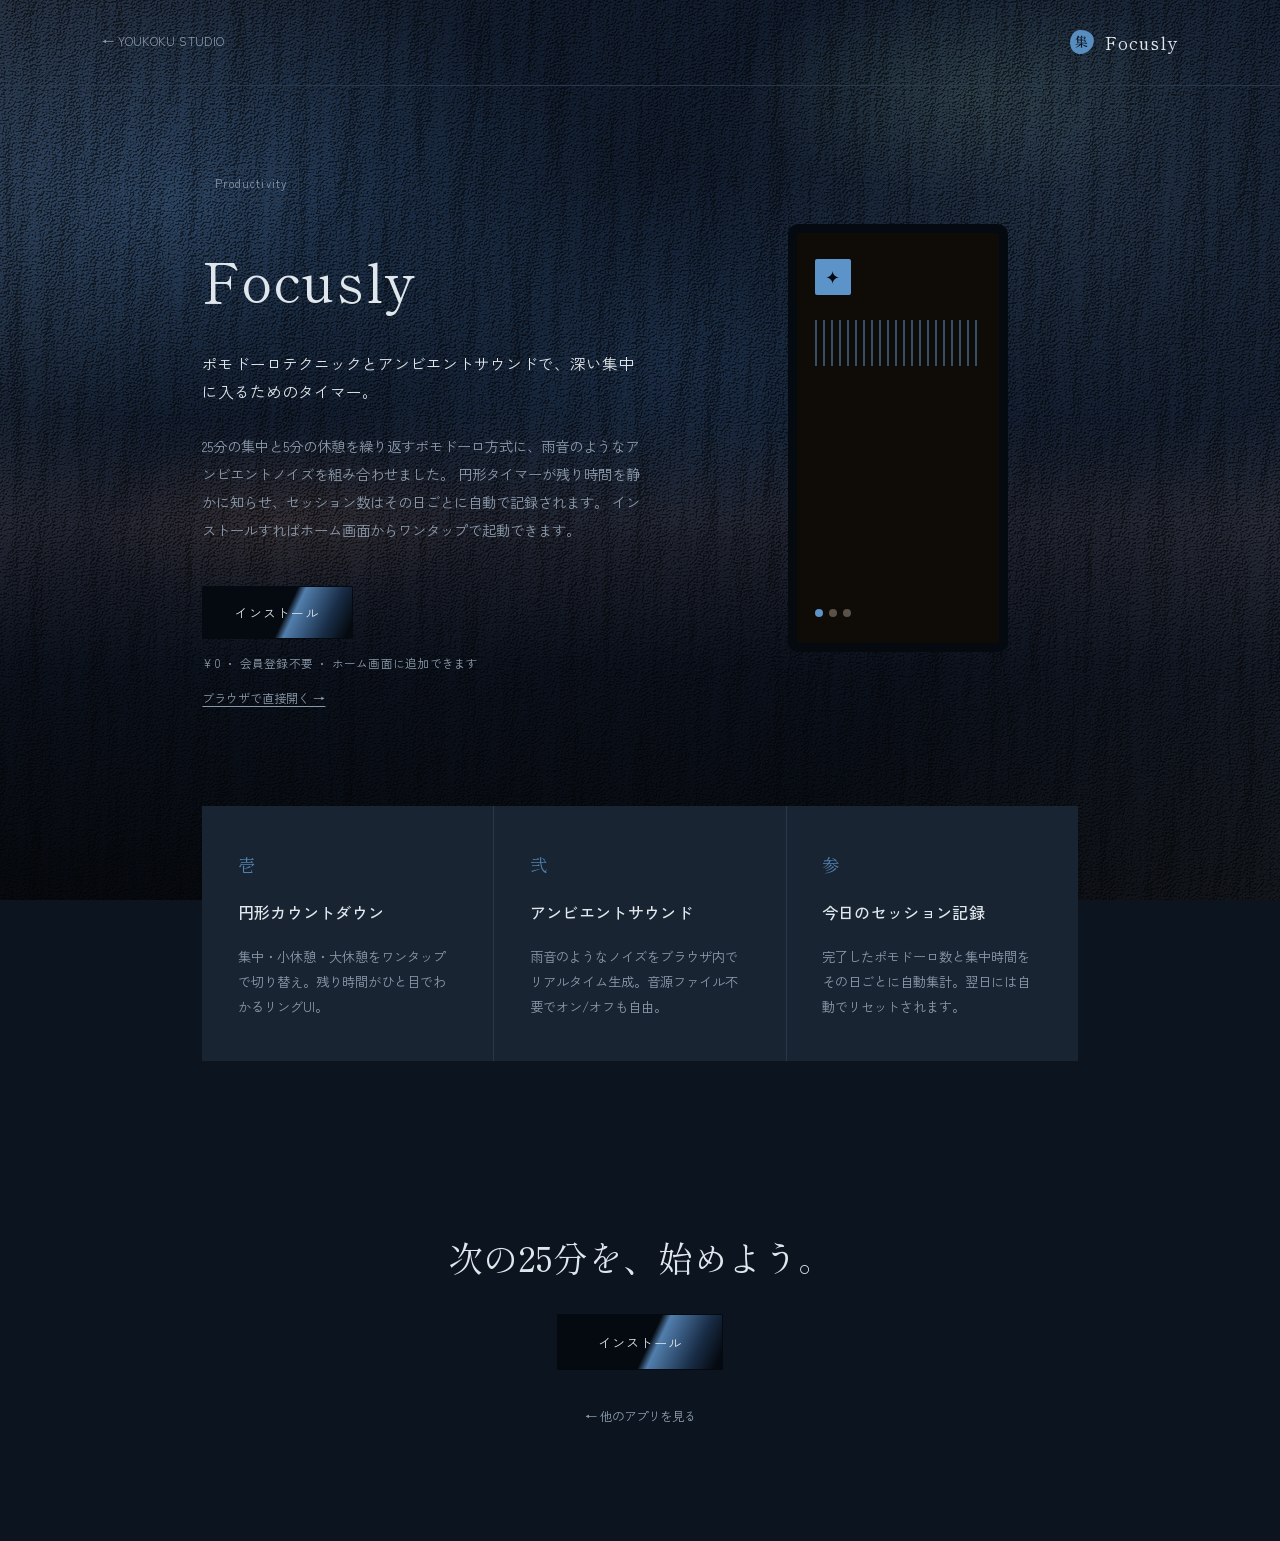
==== commit 735b1e2b: "Fix texture bleeding onto text — stack it behind content, not above it body::before/::after (the rel" ====
--- a/apps/focusly/index.html
+++ b/apps/focusly/index.html
@@ -12,7 +12,7 @@
 <link rel="preconnect" href="https://fonts.googleapis.com">
 <link rel="preconnect" href="https://fonts.gstatic.com" crossorigin>
 <link href="https://fonts.googleapis.com/css2?family=Zen+Kaku+Gothic+New:wght@400;500;700;900&family=Shippori+Mincho:wght@400;500;600;700;800&display=swap" rel="stylesheet">
-<link rel="stylesheet" href="../shared/detail.css?v=5">
+<link rel="stylesheet" href="../shared/detail.css?v=6">
 </head>
 <body>
 
--- a/apps/shared/detail.css
+++ b/apps/shared/detail.css
@@ -27,12 +27,12 @@
   color:var(--ink); font-family:var(--sans); line-height:1.9; -webkit-font-smoothing:antialiased; position:relative;
 }
 body::before{
-  content:''; position:fixed; inset:0; z-index:9996; pointer-events:none;
+  content:''; position:fixed; inset:0; z-index:-2; pointer-events:none;
   background-image:var(--relief);
   opacity:.42; mix-blend-mode:overlay;
 }
 body::after{
-  content:''; position:fixed; inset:0; z-index:9997; pointer-events:none;
+  content:''; position:fixed; inset:0; z-index:-1; pointer-events:none;
   background-image:var(--grain); opacity:.16; mix-blend-mode:overlay;
 }
 a{ color:inherit; text-decoration:none; }
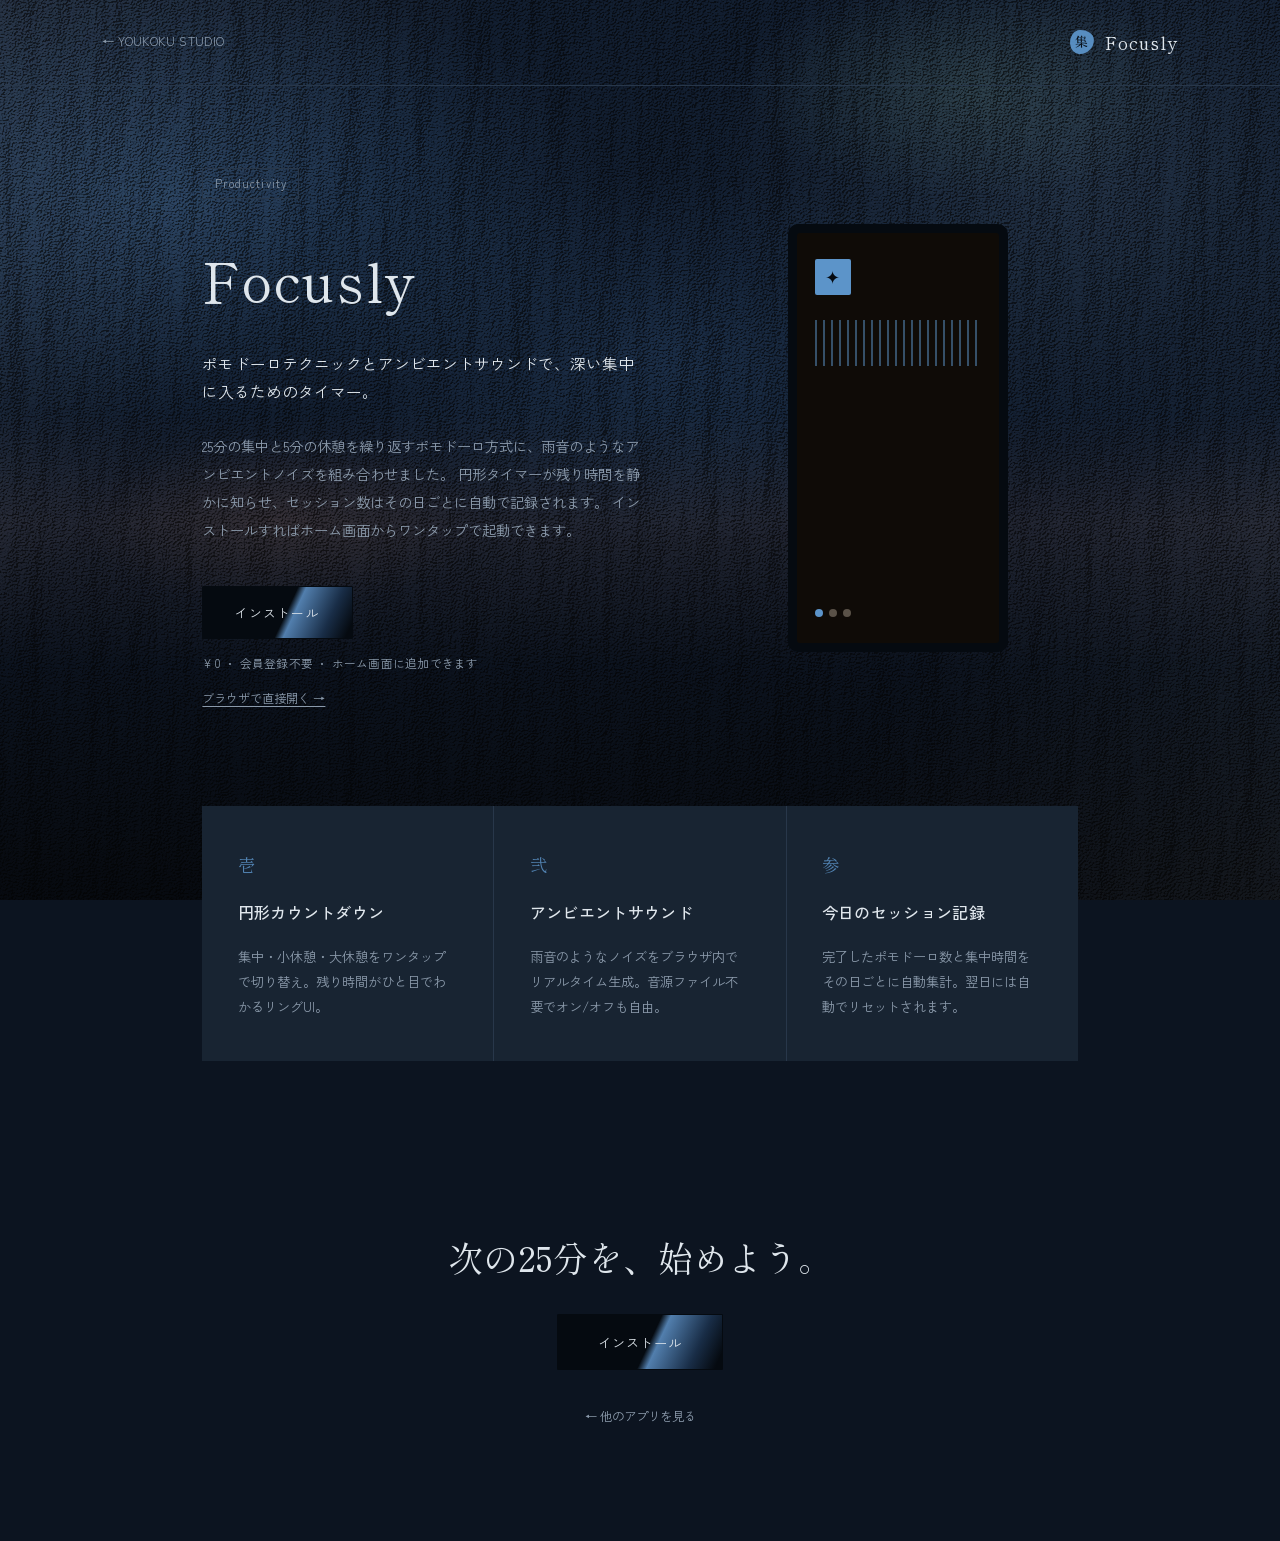
==== commit ee42d279: "Detect in-app browsers (LINE/Instagram/X/Facebook) and guide out of them Verified the install flow e" ====
--- a/apps/focusly/index.html
+++ b/apps/focusly/index.html
@@ -76,6 +76,6 @@
   </section>
 </main>
 
-<script src="../shared/install.js?v=4"></script>
+<script src="../shared/install.js?v=5"></script>
 </body>
 </html>
